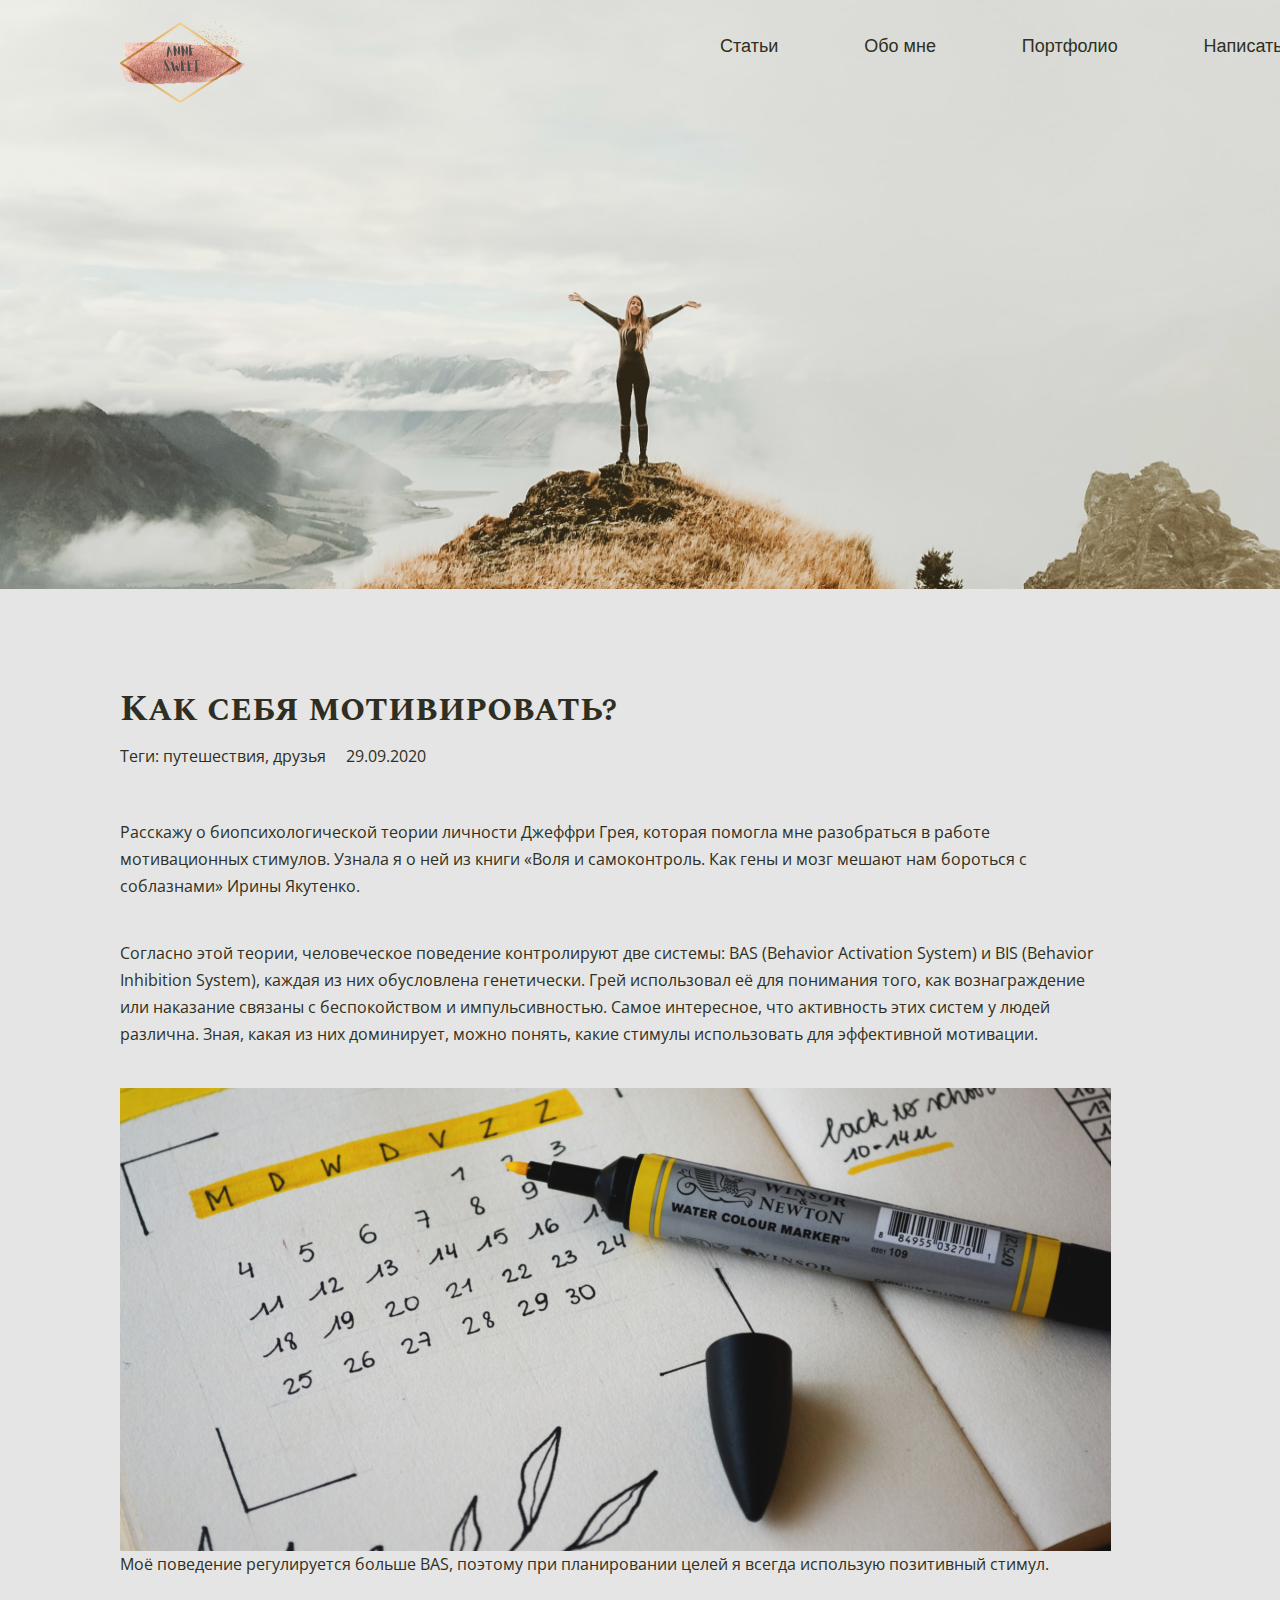
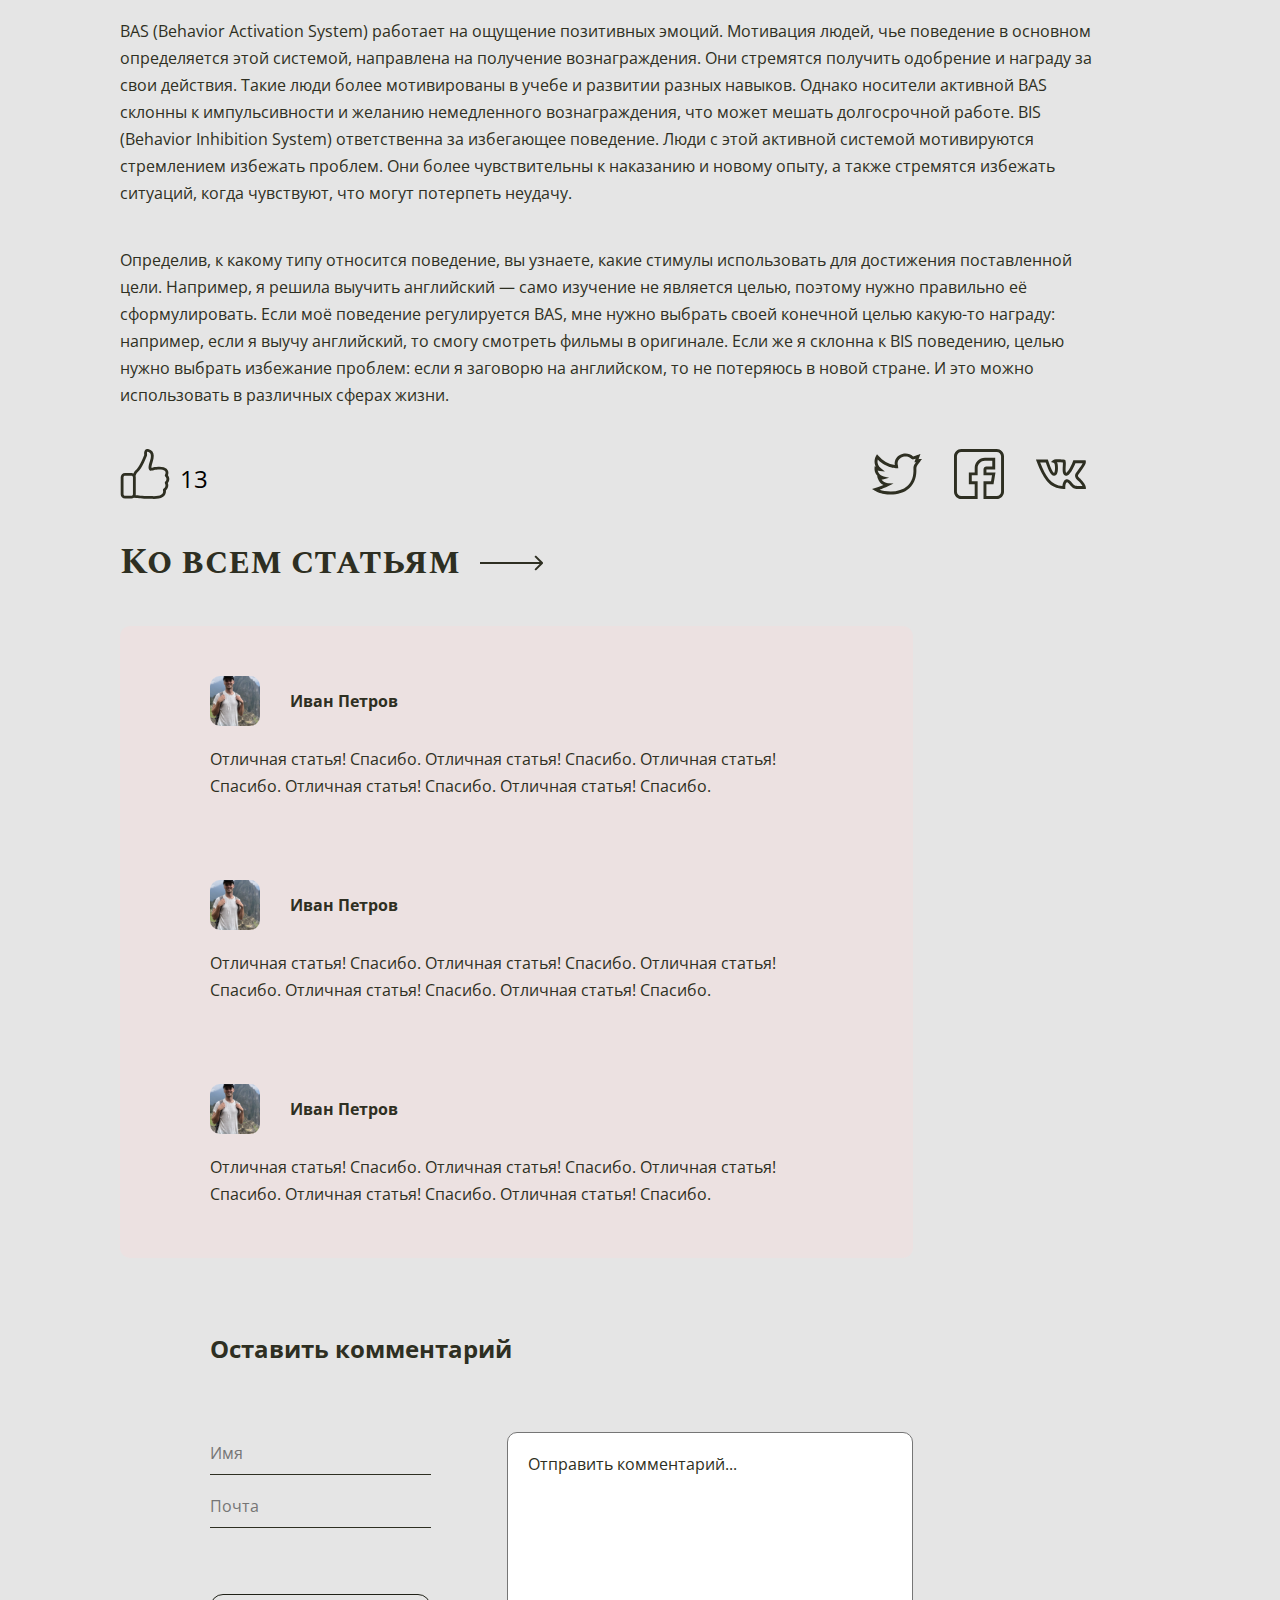
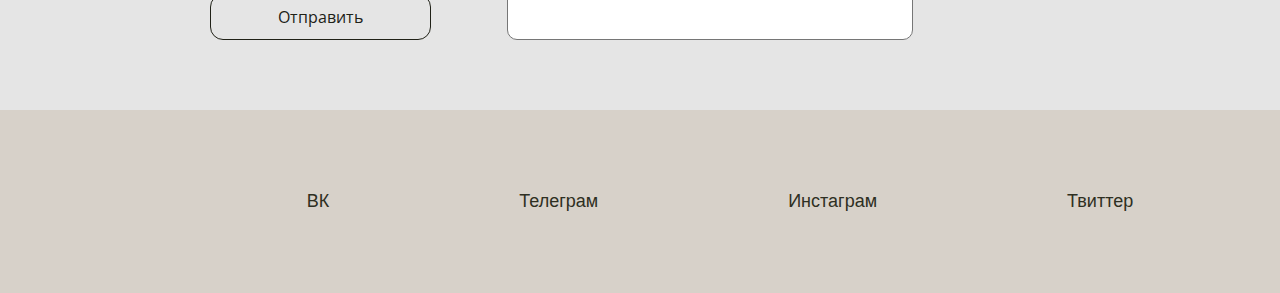
==== aticle.html @ 0313ad47 "update aticle file" ====
<!DOCTYPE html>
<html>

    <head>
        <meta charset="utf-8">
        <meta name="viewport" content="width=device-width, initial-scale=1">
        <title>Статьи</title>
        <link rel="stylesheet" href="style.css">
        <link href="https://fonts.googleapis.com/css2?family=Open+Sans:wght@300;400;700&display=swap" rel="stylesheet">
        <link href="https://fonts.googleapis.com/css2?family=Open+Sans:wght@300;400;700&family=Spectral+SC:wght@300;400;500;700&display=swap" rel="stylesheet">
    </head>

    <body class="promo-arcticle">
        <header class="main-header"> <!--шапка -->
            <div class="container"><!-- блок-центровщик-->
                <div class="main-header__wrapper"><!-- флекс конетнйер-->

                    <a class="main-header-logo"><!-- флекс элемент-->
                        <img class="logo" src="img/logo.svg" width="130" height="83" alt="logo">
                    </a>

                    <nav class="main-header-nav"><!--меню-->
                        <ul class="site-navigation">
                            <li class="site-navigation-item">
                                <a class="link-item" href="#">Статьи</a>
                            </li>
                            <li class="site-navigation-item">
                                <a class="link-item" href="#">Обо мне</a>
                            </li>
                            <li class="site-navigation-item">
                                <a class="link-item" href="#">Портфолио</a>
                            </li>
                            <li class="site-navigation-item">
                                <a class="link-item" href="#">Написать мне</a>
                            </li>
                        </ul>
                    </nav>
                </div>
            </div>
        </header>

        <main class="main-block">
            <section class="artcile-text">
                <div class="container"><!--блок-центровщик-->
                    <div class="artcile-text__article-title">Как себя мотивировать?</div>

                    <div class="artcile-text__article-teg teg">
                        <p class="teg__text">Теги: путешествия, друзья</p> 
                        <p class="teg__text">29.09.2020</p> 
                    </div>

                    <div class="article-text__description">
                        <p class="article-text__part">
                            Расскажу о биопсихологической теории личности Джеффри Грея, которая помогла мне разобраться в работе мотивационных стимулов. Узнала я о ней из книги «Воля и самоконтроль. Как гены и мозг мешают нам бороться
                            с соблазнами» Ирины Якутенко.
                        </p>
                        <p class="article-text__part">
                            Согласно этой теории, человеческое поведение контролируют две системы: BAS (Behavior Activation System) и BIS (Behavior Inhibition System), каждая из них обусловлена генетически. Грей использовал её для понимания того, как вознаграждение или наказание связаны с беспокойством и импульсивностью. Самое интересное, что активность этих систем у людей различна. Зная, какая из них доминирует, можно понять, какие стимулы использовать для эффективной мотивации.
                        </p>
                        <div class="article-image-wrapper">
                            <img class="article-image" src="img/article-image.png" width="997" height="463" alt="artcile-image">
                            <p class="article-image-description">Моё поведение регулируется больше BAS, поэтому при планировании целей я всегда использую позитивный стимул.</p>
                        </div>
                        <p class="article-text__part">
                            BAS (Behavior Activation System) работает на ощущение позитивных эмоций. Мотивация людей, чье поведение в основном определяется этой системой, направлена на получение вознаграждения. Они стремятся получить одобрение и награду
                            за свои действия. Такие люди более мотивированы в учебе и развитии разных навыков. Однако носители активной BAS склонны к импульсивности и желанию немедленного вознаграждения, что может мешать долгосрочной работе.
                            BIS (Behavior Inhibition System) ответственна за избегающее поведение. Люди с этой активной системой мотивируются стремлением избежать проблем. Они более чувствительны к наказанию и новому опыту, а также стремятся избежать ситуаций, когда чувствуют, что могут потерпеть неудачу.
                        </p>
                        <p class="article-text__part">
                            Определив, к какому типу относится поведение, вы узнаете, какие стимулы использовать для достижения поставленной цели. Например, я решила выучить английский — само изучение не является целью, поэтому нужно правильно
                            её сформулировать. Если моё поведение регулируется BAS, мне нужно выбрать своей конечной целью какую-то награду: например, если я выучу английский, то смогу смотреть фильмы в оригинале. Если же я склонна к BIS поведению, целью нужно выбрать избежание проблем: если я заговорю на английском, то не потеряюсь в новой стране. И это можно использовать в различных сферах жизни.
                        </p>
                    </div>

                    <div class="article-text__soceti"><!--флекс контенйер-->
                        <div class="counter-wrapper"><!-- флекс элемент-->
                            <button class="heart" type="button">
                                <span class="likes-number">13</span>
                            </button>
                        </div>
                        <div class="soceti"><!-- флекс элемент-->
                            <ul class="social-list">
                                <li class="social-list__item">
                                    <a class="social-list__link social-link--twitter" href=""></a> 
                                </li>
                                <li class="social-list__item">
                                    <a class="social-list__link social-link--fb" href=""></a> 
                                </li>
                                <li class="social-list__item">
                                    <a class="social-list__link social-link--vk" href=""></a> 
                                </li>
                            </ul>
                        </div>
                    </div>

                    <div class="artcile-text__article-title all-articles-container">Ко всем статьям
                        <a class="all-articles-button" href="index.html"></a>
                    </div>
                </div>
            </section>

            <section class="feedbacks">
                <div class="container"><!--блок-центровщик-->
                    <div class="feedbacks__wrapper">
                        <ul class="feedbacks__list">
                            <li class="feedbacks__item">
                                <p class="feedbacks__author">Иван Петров</p> 
                                <p class="feedbacks__text">Отличная статья! Спасибо. Отличная статья! Спасибо. Отличная статья! Спасибо. Отличная статья! Спасибо. Отличная статья! Спасибо.</p>
                            </li>
                            <li class="feedbacks__item">
                                <p class="feedbacks__author">Иван Петров</p> 
                                <p class="feedbacks__text">Отличная статья! Спасибо. Отличная статья! Спасибо. Отличная статья! Спасибо. Отличная статья! Спасибо. Отличная статья! Спасибо.</p>
                            </li>
                            <li class="feedbacks__item">
                                <p class="feedbacks__author">Иван Петров</p> 
                                <p class="feedbacks__text">Отличная статья! Спасибо. Отличная статья! Спасибо. Отличная статья! Спасибо. Отличная статья! Спасибо. Отличная статья! Спасибо.</p>
                            </li>
                        </ul>
                    </div>

                    <form action="https://echo.htmlacademy.ru/courses" method="post" class="feedback-form-article">
                        <p class="feedback-form-article__title">Оставить комментарий</p>
                        <div class="feedback-form-article__wrapper"><!--флекс контенер--> 
                            <div class="feedback-form__content-article"><!-- флекс элемент-->
                                <p class="feedback-form__input-article-wrapper">
                                    <label for="name"></label><!-- for у label жолен совпадать с id у input -->
                                    <input class="feedback-form__input-article" type="text" id="name" name="name" placeholder="Имя">
                                </p>
                                <p class="feedback-form__input-article-wrapper">
                                    <label for="email"></label>
                                    <input class="feedback-form__input-article" type="email" id="email" name="email" placeholder="Почта">
                                </p>
                                <button class="button submit-button-article" type="submit">Отправить</button>
                            </div>
                            <!-- флекс элемент-->        
                            <textarea class="feedback-form__textarea-atcicle" name="" id="" cols="30" rows="10" placeholder="Отправить комментарий..."></textarea>
                        </div>
                    </form>
                </div>
            </section>





        </main>

        <footer class="main-footer">
            <div class="container"><!--блок-центровщик -->
                <div clss="main-footer__wrapper">
                    <ul class="main-footer__nav"><!-- флекс контенйр-->
                        <li class="nav-item">
                            <a class="nav-item-link" href="">ВК</a>
                        </li> 
                        <li class="nav-item">
                            <a class="nav-item-link" href="">Телеграм</a>
                        </li> 
                        <li class="nav-item">
                            <a class="nav-item-link" href="">Инстаграм</a>
                        </li> 
                        <li class="nav-item">
                            <a class="nav-item-link" href="">Твиттер</a>
                        </li> 
                    </ul>
                </div>
            </div>
        </footer>
    </body>
</html>
---- style.css ----
body {
    margin: 0;
    padding: 0;
    /*min-width: 1520px;*/
    font-family: "OpenSans", "Arial", sans-serif;
    font-weight: 400;
    font-size: 18px;
    line-height: 27px;
    color: #2E2F22;
    background-color: #E5E5E5;
    background-image: url("./img/promo.png");
    background-repeat: no-repeat;
    background-position: top center;/*вверху по центру*/
    background-size: 100% 581px;
}


.promo-arcticle{
    background-image: url("./img/prom-article.png");
    background-repeat: no-repeat;
    background-position: top center;/*вверху по центру*/
    background-size: 100% 589px;
}


a{
    text-decoration: none;

}

a:visited{
    color: #2E2F22; 
}

ul {
    margin: 0;
    padding: 0;
    list-style: none;
}


h1, h2, h3, h4, h5, h6,
p {
    margin: 0;
    padding: 0;
}


.button {
    display: inline-block;
    padding: 20px;
    padding-left: 30px;
    padding-right: 30px;
    font-family: "Open Sans", "Arial", sans-serif;
    font-style: normal;
    font-weight: 400;
    font-size: 16px;
    line-height: 14px;
    color: rgba(32, 33, 23, 1);
    border: 1px solid rgba(32, 33, 23, 1);
    border-radius: 13px;
    background-color: transparent;
}


.section-title{

    text-align: center;
    font-family: "Spectral SC", "Arial", sans-serif; 
    font-style: normal;
    font-weight: 700;
    font-size: 36px;
    /*line-height: 33px;/*какое то санн езначние*/

}


.container{
    width: 1200px;/**/
    margin: 0 auto;
    padding-left: 120px;
    padding-right: 120px; 
}


.main-header__wrapper{
    display: flex;
    justify-content: space-between;

}


.main-header-logo{/*a*/
    padding-top: 20px;

}


.logo{
    width: 130px;
    height: 83px;
}


.site-navigation{
    width: 600px;
    display: flex;
    justify-content: space-between;
    padding-top: 33px;
}


.link-item{ /*a*/
    color: #2E2F22;
    font-size: 18px;

}


.all-arcticles{
    padding-top: 580px;
}


.all-arcticles__header{
    display: flex;
    justify-content: space-between;
    margin-bottom: 60px;
}


.list-articles{
    width: 1200px;
    display: flex;
    justify-content: flex-start;
    flex-wrap: wrap;
    margin-bottom: 62px;
}


.article-item{
    margin-right: 19px;
}


.article-item:last-child{
    margin-right: 0;
}


.article-item__image{
    display: block;
    width: 387px;
    height: 268px;
    object-fit: cover;
    margin-bottom: 27px;
}


.article-item__info{/*флекс контейгнер*/
    width: 387px; 
    display: flex;
    flex-direction: column;
}


.article-item__title{/*флекс элемент*/
    font-weight: 700;
    font-size: 18px;
    font-family: "Spectral SC", "Arial", sans-serif; 
    margin-bottom: 10px;
    text-transform: uppercase;
}


.article-item__description{/*флекс элемент*/
    font-weight: 400;
    font-size: 16px;
    font-family: "Open Sans", "Arial", sans-serif; 
    font-style: normal;
    line-height: 26px;
    margin-bottom: 30px;
    overflow: hidden; /*все что не умещается будет скрываться*/
    text-overflow: ellipsis;/*многточиться невмезаемый текст*/
    max-height: 52px;
}


.article-item__date-tag{/*флекс элемент, отрый сам флекс контенер*/
    display: flex;
    justify-content: space-between;
    margin-top: auto;/*элемен прижмется  книзу коненера*/
    font-family: "Open Sans", "Arial", sans-serif;
    color: rgba(46, 47, 34, 0.7);
    font-weight: 400;
    font-size: 16px;
    line-height: 26px;

}


.list-articles-big{/*ul флекс контейнер*/
    display: flex;
    justify-content: flex-start;

}


.articles-big-item{/*li флекс элемент*/
    margin-bottom: 104px;
    width: 590px;
    display: flex;
    flex-grow: 1;
    position: relative;
    margin-right: 20px;
    color: #ffffff;
}


.articles-big-item:last-child{
    margin-right:0;
}


.articles-big-image{/*img*/
    position: absolute;
    top: 0;
    left: 0;
    width: 100%;
    height: auto;
    object-fit: cover;
    z-index: -1; /*чтобы текст поверх картинки отобраджался*/
}


.articles-big-info{
    display: flex;
    flex-direction: column;
    align-items: flex-start;
    padding: 350px 30px 80px 80px;
}


.articles-big-title{
    font-size: 20px;
    font-weight: 700;
    font-family: "Spectral SC", "Arial", sans-serif; 
    margin-bottom: 10px;
}


.articles-big-description{
    font-size: 18px;
    font-weight: 400;
    font-family: "Open Sans", "Arial", sans-serif; 
    margin-bottom: 10px;
    line-height: 28px;
    margin-bottom: 40px;
}


.articles-big-date-tag{/*флекс элемент*/
    width: 430px; 
    display: flex;
    justify-content: space-between;
    margin-top: auto;/*фдекс эелмент прижмется  книзу контенйера*/
    font-weight: 400;
    font-family: "Open Sans", "Arial", sans-serif;
    font-size: 16px;
    line-height: 26px;
    color: rgba(255, 255, 255, 0.7);

}


.button-wrapper{
    text-align: center;
}


.aboutme{
    padding-top: 85px;

}


.aboutme .section-title{
    margin-bottom: 40px;
}


.aboutme__wrapper{
    display: flex;

}


.aboutme__wrapper-image{
    margin-right: 40px;
}


.aboutme__image{
    display: block;
    width: 590px;
    height: auto;
}


.aboutme__wrapper-text{
    width: 497px;
    padding-top: 30px;
}


.aboutme__textpart{
    margin-bottom: 40px;
    font-weight: 400;
    font-family: "Open Sans", "Arial", sans-serif;
    font-size: 16px;
    line-height: 26px;
}


.aboutme__curve-text{
    font-weight: 400;
    font-family: "Open Sans", "Arial", sans-serif;
    font-size: 30px;
    line-height: 40px;
    font-style:italic;
}


.portfolio{
    padding-top: 85px;
}


.portfolio .section-title{
    margin-bottom: 40px; 
}


.portfolio__list{/*ul-флекс контенер*/
    display: flex;
    justify-content: flex-start;
    flex-direction: row;
    flex-wrap: wrap;
}


.portfolio__item{/*li-флекс элемент, котрый сам флекс контенер*/
    display: flex;
    width: 387px;
    flex-grow: 1;

    position: relative;/*текст позиционируем относительно этого*/
    margin-right: 19px;
    min-height: 520px;/*для переполнения текстом, чоб текст не выпадал из контенера*/
    margin-bottom: 104px;
    filter: drop-shadow(2px 2px 4px rgba(0, 0, 0, 0.15));

    border-radius: 15px;
}


.portfolio__item:last-child{
    margin-right: 0;
}


.portfolio__item--center{
    color: rgba(255,255,255,1);
}

.portfolio__image{/*img*/
    position: absolute;
    top:0;
    left: 0;
    object-fit: cover;
    width: 100%;
    height: 100%;
    z-index: -1;
    border-radius: 20px;
}


.portfolio__content{/*флекс контейнер*/

    display: flex;
    flex-direction: column;
    align-items: center;
    padding: 200px 40px 100px 55px;
    text-align: center;

}


.portfolio__name{/*флекс элемент*/
    font-size: 20px;
    font-weight: 700;
    font-family: "Spectral SC", "Arial", sans-serif; 
    margin-bottom: 40px;

}


.portfolio__title{/*флекс элемент*/
    font-size: 18px;
    font-weight: 700;
    font-family: "Spectral SC", "Arial", sans-serif; 
    line-height: 28px;
    margin-bottom: 17px;

}


.portfolio__description{/*флекс элемент*/
    font-size: 16px;
    font-weight: 400;
    font-family: "Open Sans", "Arial", sans-serif; 
    line-height: 26px;

}


.show-more{
    text-transform: uppercase;
    margin-bottom: 87px;
}


.feedback-form-section .container{
    display: flex;
    justify-content: center;
    align-items: center;
}


.feedback-form{

    width: 837px;
    padding-left: 79px;
    padding-right: 79px;
    padding-top: 60px;
    padding-bottom: 50px;
    background-image: url("./img/form_background.png");
    background-repeat: no-repeat;
    background-position: top center;/*вверху по центру*/
    background-size: 996px 637px;
}



.feedback-form__content{
    display: flex;
    flex-direction: row;
    flex-wrap: wrap;
    align-items: flex-start;
    width: 837px;
}




.feedback-form__input-wrapper{/*p-флекс контенер*/
    display: flex;
    flex-direction: column;

}


.feedback-form__input-wrapper:nth-child(1){
    margin-right: 20px;
}


.width-half{
    width: 405px;
    margin-bottom: 20px;
}


.width-full{
    width: 835px;
    margin-bottom: 20px;
}


.feedback-form__input-wrapper label{ /*флекс элемент*/
    align-self: flex-start;
    margin-bottom: 12px;
    font-family: "Spectral SC", "Arial", sans-serif; 
    font-weight: 700;
    font-size: 18px;
    line-height: 28px;
}


.feedback-form__input{/*input*/
    width: 100%;
    border: 1px solid  rgba(32,33,23,1);
    border-radius: 10px;
    padding: 20px;
    box-sizing: border-box;/*чтобы паддниги входили в width*/
    color: rgba(32,33,23,1);
    font-weight: 400;
    font-size: 16px;
    font-family: "Open Sans", "Arial", sans-serif;
}


.feedback-form__input::placeholder,
.feedback-form__textarea::placeholder{/*стили для пелйсхрлднра*/
    color: rgba(32,33,23,1);
    font-weight: 400;
    font-size: 16px;
    font-family: "Open Sans", "Arial", sans-serif; 
}


.feedback-form__textarea{
    resize: none;/*чтоб юзер не менял рамзеры*/
    width: 100%;
    height: 293px;
    box-sizing: border-box;
    padding: 20px;
    border-radius: 10px;
    min-height: 293px;/*для пеерполнения текстом, чоб текст не выпадал из контенейра*/
    color: rgba(32,33,23,1);
    font-weight: 400;
    font-size: 16px;
    font-family: "Open Sans", "Arial", sans-serif;

}



.main-footer{
    background-color: #D7D1C9;
    padding-top: 78px;
    padding-bottom: 78px;

}


.main-footer__nav{
    width: 1200px;
    display: flex;
    flex-direction: row;
    justify-content: center;
    align-items: center;
    flex-wrap: wrap;
}


.nav-item{
    margin-right: 190px;
}


.nav-item:last-child{
    margin-right: 0;
}


/*стили к article.html*/

.artcile-text{
    padding-top: 585px;
}


.artcile-text__article-title{
    margin-bottom: 20px;
    font-size: 36px;
    font-weight: 700;
    font-family: "Spectral SC", "Arial", sans-serif; 
}


.artcile-text__article-teg{
    display: flex;
    justify-content: flex-start;
    margin-bottom: 50px;
}


.teg__text:first-child{
    margin-right: 20px;
}


.teg__text{
    font-size: 16px;
    line-height: 26px;
    font-weight: 400;
    font-family: "Open Sans", "Arial", sans-serif;   
}


.article-text__description{
    width: 991px;
    font-weight: 400;
    font-size: 16px;
    font-family: "Open Sans", "Arial", sans-serif; 
}


.article-text__part{
    margin-bottom: 40px;
}


.article-image-wrapper{
    display: flex;
    flex-direction: column;
    justify-content: flex-start;
    margin-bottom: 40px; 
}


.article-image{
    width: 100%;
    height: 463px;
    object-fit: cover;
}



.article-text__soceti{
    width: 998px;
    display: flex; 
    justify-content: space-between;
    margin-bottom: 40px;
}


.heart{/*button кнпока лайка*/
    border: none;/*рамка для кнпоки убираем*/
    background-color: transparent;
    cursor: pointer;
    background-image: url("./img/like.svg");
    width: 60px;
    height: 60px;
    background-size: 50px 50px;
    /*background-position: center;*/
    background-repeat: no-repeat;

}


.heart:active{
    border: none;
    outline: none;
}


.likes-number{/*span*/
    margin-left: 54px;
    font-weight: 400;
    font-size: 24px;
    line-height: 26px;
    font-family: "Open Sans", "Arial", sans-serif;  
}


.social-list{
    display: flex;
    flex-wrap: wrap;
    max-width: 315px;
    align-items: center;
}


.social-list__item{/*флекс эелмент котрый сам флекс контенер*/
    display: flex;
    margin-right: 32px;
    width: 50px;
    height: 50px; 
}


.social-list__link{
    width: 100%;
    background-size: contain;
    background-position: center;
    background-repeat: no-repeat;
}


.social-link--twitter{
    background-image: url("./img/twitter.svg");
}


.social-link--fb{
    background-image: url("./img/facebook.svg");
}


.social-link--vk{
    background-image: url("./img/vk.svg");
}


.all-articles-container{
    display: flex;
    justify-content: flex-start;
    margin-bottom: 50px;
}


.all-articles-button{/*флекс контенер*/
    display: flex;
    justify-content: flex-start;
    align-items: center;
    margin-left: 20px;
    /*border: none;/*рамка для кнпоки убираем
    background-color: transparent;
    cursor: pointer;*/ 
}


.all-articles-button::after{/*псевдоэлемент во флекс контенере является флекс эдлементеом*/
    content: "";
    width: 64px;
    height: 16px;
    background-image: url("./img/Arrow.svg");
    background-position: center left;
    background-repeat: no-repeat;
}


.feedbacks{
   padding-bottom: 70px; 
}


.feedbacks__wrapper{
    background-color: #ECE1E1;
    width: 613px;/*ширина  только контента*/
    padding: 50px 90px;
    border-radius: 10px;
    
}


.feedbacks__list{/*ul*/
    display: flex;
    flex-direction: column;
    justify-content: flex-start;
}


.feedbacks__item{/*li*/
    display: flex;
    flex-direction: column;
    justify-content: flex-start;
    margin-bottom: 80px;
    font-weight: 700;
    font-size: 16px;
    font-family: "Open Sans", "Arial", sans-serif; 
}


.feedbacks__item:last-child{
    margin-bottom: 0;
}


.feedbacks__author{
    display: flex;/*чтоы позиционаорать фотку*/
    align-items: center;
    margin-bottom: 20px;  
    
}


.feedbacks__author::before{/*псевдоэлемнет во флекс конетнейре ялвяется флекс элементом*/
    content: "";
    width: 50px;
    height: 50px;
    background-image: url("./img/photo1.svg");
    background-position: top left;/*левый верхний угол*/
    background-repeat: no-repeat;
    padding-right:  30px;
}


.feedbacks__text{/*флекс элемнет*/
    margin-top: auto;/*флекс эелмнет придмется  книзу контейнера*/
    font-weight: 400;
}


.feedback-form-article{/*form*/
    display: flex;
    flex-direction: column;
    
    padding-top: 77px;
    padding-left: 90px; 
    width: 703px;
   
}


.feedback-form-article__title{
    margin-bottom: 70px;
    font-weight: 700;
    font-size: 24px;
    font-family: "Open Sans", "Arial", sans-serif; 
}


.feedback-form-article__wrapper{
    display: flex;
    justify-content: space-between;
    
}


.feedback-form__content-article{
    display: flex;
    flex-direction: column;
    align-items: flex-start;
    width: 221px;
}


.feedback-form__input-article-wrapper{/*p*/
    display: flex;
    flex-direction: column;
    width: 100%;
    margin-bottom: 10px;
    
    
}


.feedback-form__input-article-wrapper label{
    align-self: flex-start;
    font-weight: 400;
    font-size: 16px;
    color: rgba(46, 47, 34, 1);
    font-family: "Open Sans", "Arial", sans-serif; 
}


.feedback-form__input-article{/*input*/
    width: 100%;
    border: none;
    background-color: transparent;
    border-bottom: 1px solid #2E2F22;
    padding: 10px;
    padding-left: 0;
    box-sizing: border-box;
    border-radius: 0;
    font-weight: 400;
    font-size: 16px;
    color: rgba(46, 47, 34, 1);
    font-family: "Open Sans", "Arial", sans-serif; 
}


.feedback-form__input::placeholder{/*стили дял плейсхрлдра*/
    font-family: "Open Sans", "Arial", sans-serif; 
    font-weight: 400;
    font-size: 16px;
    color: rgba(46,47,34,1);
}


.submit-button-article{/*button флекс элемент*/
    margin-top: 50px;
    width: 100%;
    padding: 15px 20px;
    margin-top: auto;/*элементпридмется  книзу контейнера*/
}


.feedback-form__textarea-atcicle{/*textarea*/
    width: 406px;
    height: 208px;
    padding: 20px;
    
    box-sizing: border-box;/*паддинги включаются в width*/
    border-radius: 10px;
    resize: none;/*чтобы не ляьзя юыло курами изменить размры*/
}


.feedback-form__textarea-atcicle::placeholder{/*для плесхолдера*/
    font-size: 16px;
    font-weight: 400px;
    font-family: "Open Sans", "Arial", sans-serif;
    color: rgba(46,47,34,1);
    
}
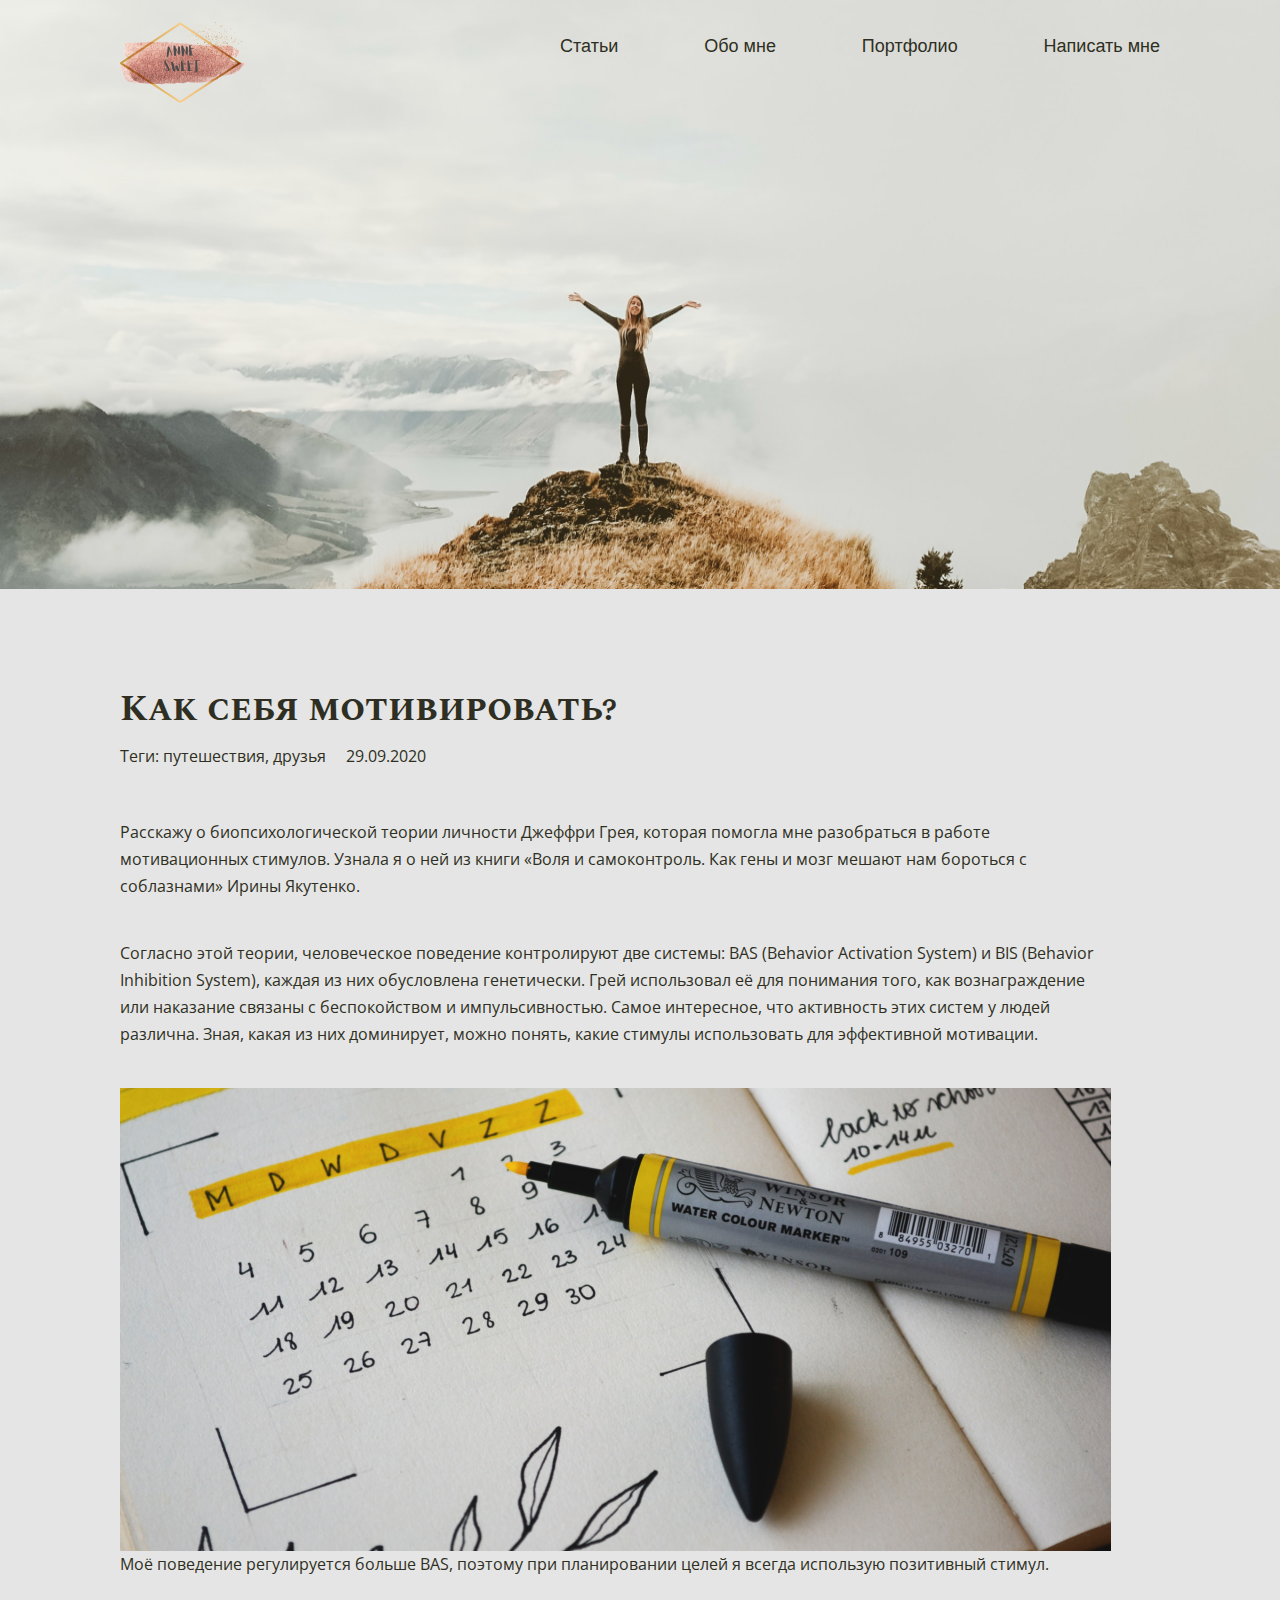
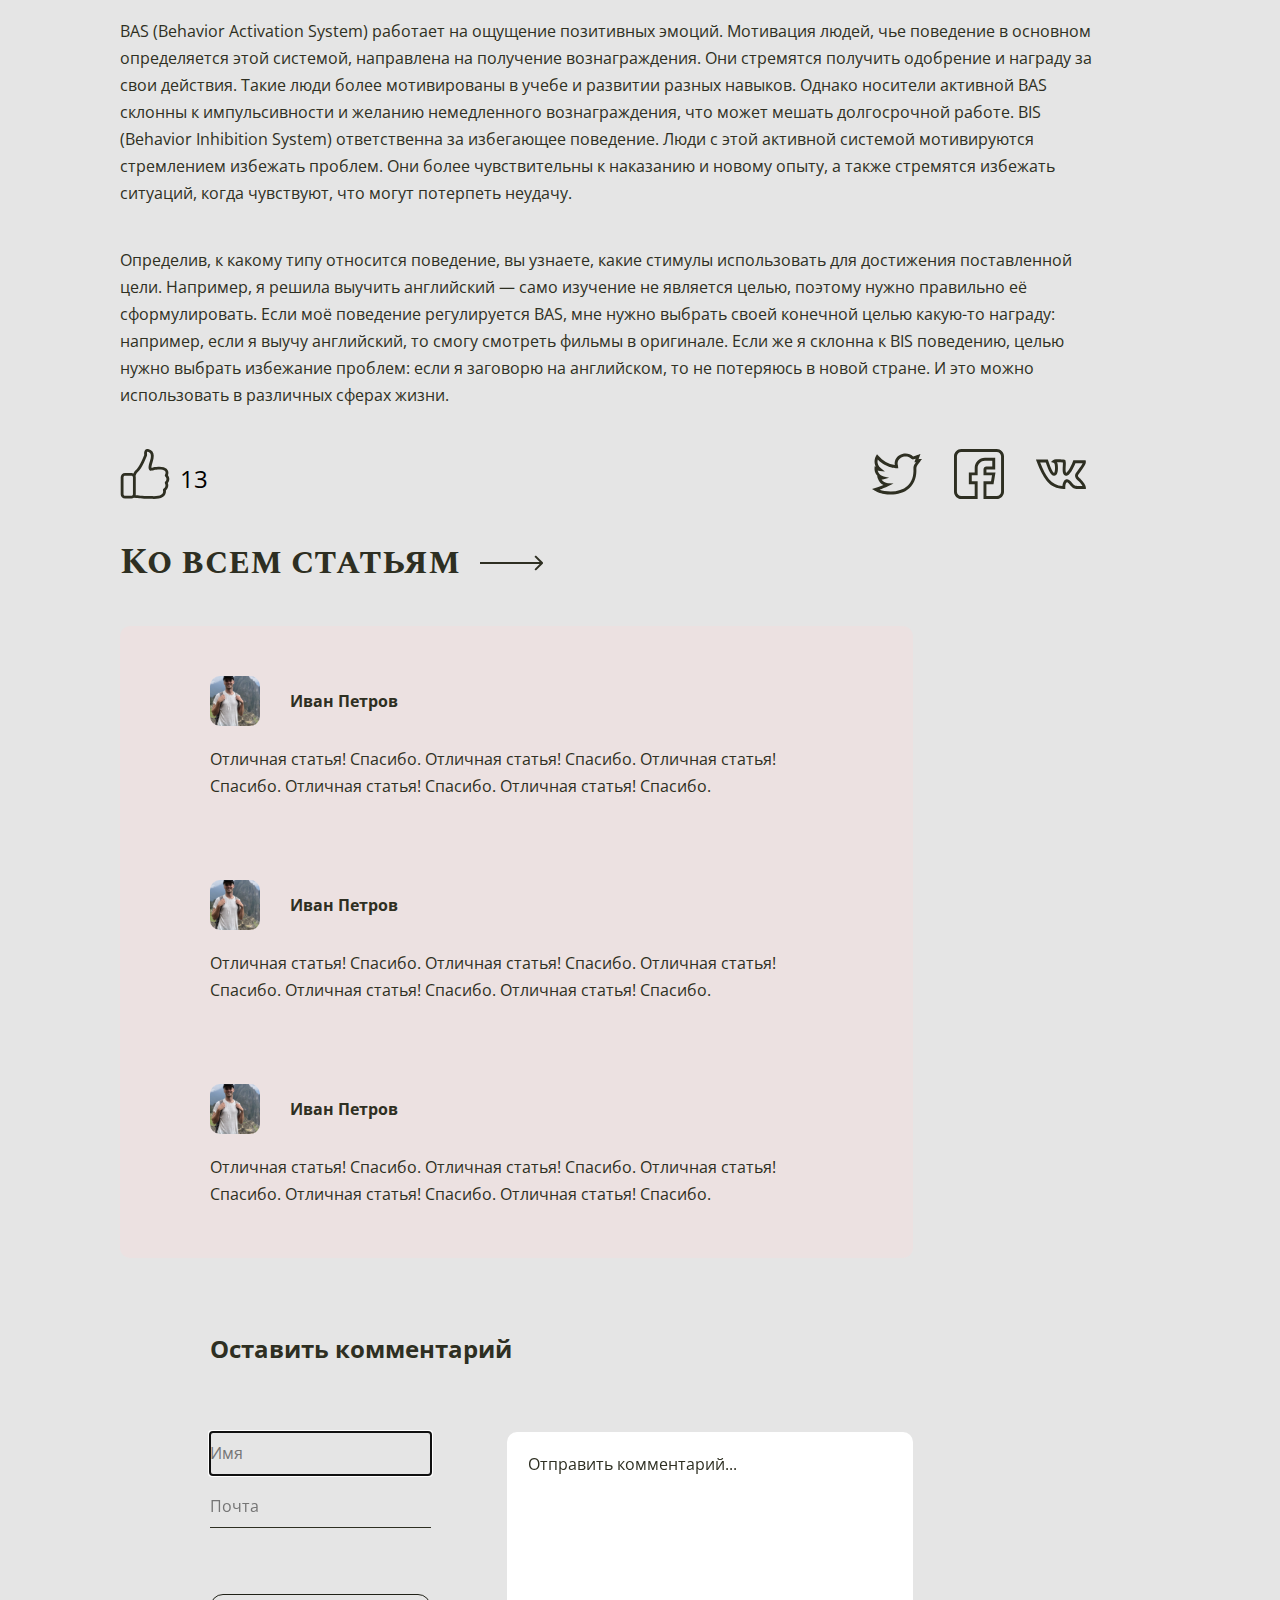
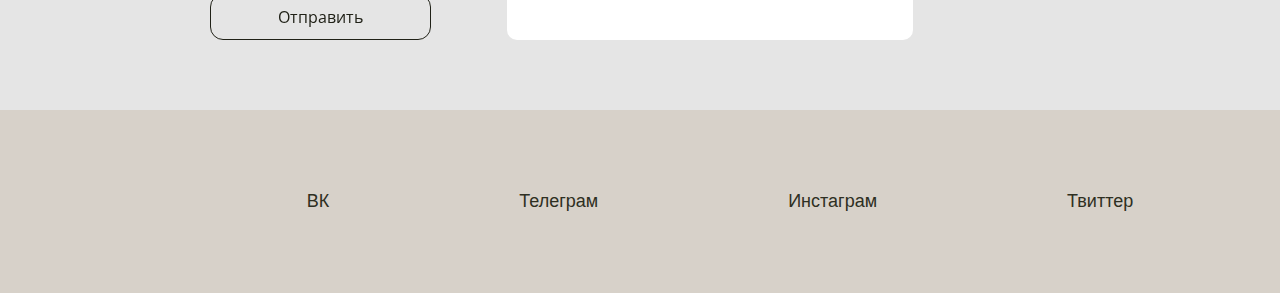
==== commit ff9fd405: "add min /maxlength for input" ====
--- a/aticle.html
+++ b/aticle.html
@@ -13,9 +13,9 @@
     <body class="promo-arcticle">
         <header class="main-header"> <!--шапка -->
             <div class="container"><!-- блок-центровщик-->
-                <div class="main-header__wrapper"><!-- флекс конетнйер-->
+                <div class="main-header__wrapper"><!--флекс конетнйер-->
 
-                    <a class="main-header-logo"><!-- флекс элемент-->
+                    <a class="main-header-logo" href="index.html"><!-- флекс элемент-->
                         <img class="logo" src="img/logo.svg" width="130" height="83" alt="logo">
                     </a>
 
@@ -73,7 +73,7 @@
                     </div>
 
                     <div class="article-text__soceti"><!--флекс контенйер-->
-                        <div class="counter-wrapper"><!-- флекс элемент-->
+                        <div class="counter-wrapper"><!-- флексэлемент-->
                             <button class="heart" type="button">
                                 <span class="likes-number">13</span>
                             </button>
@@ -118,17 +118,17 @@
                         </ul>
                     </div>
 
-                    <form action="https://echo.htmlacademy.ru/courses" method="post" class="feedback-form-article">
+                    <form action = "http://127.0.0.1:65195/aticle.html" method="post" class="feedback-form-article">
                         <p class="feedback-form-article__title">Оставить комментарий</p>
                         <div class="feedback-form-article__wrapper"><!--флекс контенер--> 
                             <div class="feedback-form__content-article"><!-- флекс элемент-->
                                 <p class="feedback-form__input-article-wrapper">
-                                    <label for="name"></label><!-- for у label жолен совпадать с id у input -->
-                                    <input class="feedback-form__input-article" type="text" id="name" name="name" placeholder="Имя">
+                                    <label for="name"></label><!-- for у label жолен совпадать с id у input-->
+                                    <input class="feedback-form__input-article" type="text" id="name" name="name" placeholder="Имя" minlength="10" maxlength="200" required autofocus>
                                 </p>
                                 <p class="feedback-form__input-article-wrapper">
                                     <label for="email"></label>
-                                    <input class="feedback-form__input-article" type="email" id="email" name="email" placeholder="Почта">
+                                    <input class="feedback-form__input-article" type="email" id="email" name="email" placeholder="Почта" minlength="10" maxlength="200" required autofocus>
                                 </p>
                                 <button class="button submit-button-article" type="submit">Отправить</button>
                             </div>
@@ -138,11 +138,6 @@
                     </form>
                 </div>
             </section>
-
-
-
-
-
         </main>
 
         <footer class="main-footer">
@@ -165,5 +160,7 @@
                 </div>
             </div>
         </footer>
+        <script src="like.js"></script>
+        <script src="comment.js"></script>
     </body>
 </html>--- a/style.css
+++ b/style.css
@@ -76,7 +76,7 @@
 
 
 .container{
-    width: 1200px;/**/
+    max-width: 1200px;/*изм акета вязла*/
     margin: 0 auto;
     padding-left: 120px;
     padding-right: 120px; 
@@ -430,15 +430,37 @@
 }
 
 
+.show-more:hover{
+    border: 2px solid #1576e5;
+}
+
+
+.show-more:active{
+    border: 2px solid #4e8acf;
+    outline: none;
+}
+
+
+.show-more:disabled{/*задизейбленная кнопка*/
+    background-color: red;
+    
+}
+
+
 .feedback-form-section .container{
     display: flex;
+    flex-direction: column;
     justify-content: center;
     align-items: center;
 }
 
 
+.feedback-form-section .section-title{
+    margin-bottom: 60px;
+}
+
+
 .feedback-form{
-
     width: 837px;
     padding-left: 79px;
     padding-right: 79px;
@@ -510,6 +532,18 @@
 }
 
 
+.feedback-form__input:hover{
+    border: 2px solid #1576e5;
+}
+
+
+.feedback-form__input:active{
+    border: 2px solid #4e8acf;
+    outline: none;
+}
+
+
+
 .feedback-form__input::placeholder,
 .feedback-form__textarea::placeholder{/*стили для пелйсхрлднра*/
     color: rgba(32,33,23,1);
@@ -535,6 +569,15 @@
 }
 
 
+.feedback-form__textarea:hover{
+    border: 2px solid #1576e5;
+}
+
+
+.feedback-form__textarea:active{
+    border: 2px solid #4e8acf;
+    outline: none;
+}
 
 .main-footer{
     background-color: #D7D1C9;
@@ -733,7 +776,7 @@
 
 
 .feedbacks{
-   padding-bottom: 70px; 
+    padding-bottom: 70px; 
 }
 
 
@@ -742,7 +785,7 @@
     width: 613px;/*ширина  только контента*/
     padding: 50px 90px;
     border-radius: 10px;
-    
+
 }
 
 
@@ -773,7 +816,7 @@
     display: flex;/*чтоы позиционаорать фотку*/
     align-items: center;
     margin-bottom: 20px;  
-    
+
 }
 
 
@@ -797,11 +840,11 @@
 .feedback-form-article{/*form*/
     display: flex;
     flex-direction: column;
-    
+
     padding-top: 77px;
     padding-left: 90px; 
     width: 703px;
-   
+
 }
 
 
@@ -816,7 +859,7 @@
 .feedback-form-article__wrapper{
     display: flex;
     justify-content: space-between;
-    
+
 }
 
 
@@ -833,8 +876,8 @@
     flex-direction: column;
     width: 100%;
     margin-bottom: 10px;
-    
-    
+
+
 }
 
 
@@ -863,6 +906,18 @@
 }
 
 
+.feedback-form__input-article:hover{/*наволим на поле*/
+    border-bottom: 2px solid #0d4482;
+}
+
+
+.feedback-form__input-article:active{/*фокус  в поле ставим*/
+    border-bottom: 2px solid #1576e5;
+    outline: none;
+}
+
+
+
 .feedback-form__input::placeholder{/*стили дял плейсхрлдра*/
     font-family: "Open Sans", "Arial", sans-serif; 
     font-weight: 400;
@@ -879,14 +934,45 @@
 }
 
 
+.submit-button-article:hover{/*наведение на кнпоку*/
+    border: 2px solid #5f7fa3;
+    color: #5f7fa3;
+}
+
+
+.submit-button-article:active{/*нажатие на кнпоку*/
+    border: 2px solid #87bdfa;
+    color: #87bdfa;
+    outline: none; /* чтобы пр надатии на кнпоку, свои сили не вылезали*/
+}
+
+
+.submit-button-article:disabled{/*для задизейбленнок кнпоки*/
+    background-color: red;
+    
+}
+
+
 .feedback-form__textarea-atcicle{/*textarea*/
     width: 406px;
     height: 208px;
     padding: 20px;
-    
+
     box-sizing: border-box;/*паддинги включаются в width*/
     border-radius: 10px;
     resize: none;/*чтобы не ляьзя юыло курами изменить размры*/
+    border-color: transparent;
+}
+
+
+.feedback-form__textarea-atcicle:hover{/*наведенеи на текстарию*/
+    border: 2px solid #5f7fa3;
+}
+
+
+.feedback-form__textarea-atcicle:active{/*нажатеи  на текстарию*/
+    border: 2px solid #87bdfa;
+    outline: none; /* чтобы пр надатии на кнпоку, свои сили не вылезали*/
 }
 
 
@@ -895,6 +981,41 @@
     font-weight: 400px;
     font-family: "Open Sans", "Arial", sans-serif;
     color: rgba(46,47,34,1);
+
+}
+
+
+.added{/*чтобы кнопка лайк окрасилась*/
+    background-image: url("./img/likeadd.svg");
+}
+
+
+.warning{ /*класс дял выделения если в текстариювводят больше 20 символов*/
+    border: 2px solid red;
     
 }
 
+
+.filter{
+    position: relative;
+    padding: 7px 12px 7px 12px;
+    box-sizing: border-box;
+    background-color: #D7D1C9;
+    border-radius: 10px;
+    border: none;
+    
+}
+
+
+.filter::before{
+    content: "";
+    position: absolute;
+    top: 0;
+    right: 10px;
+    
+    width: 16px;
+    height: 14px;
+    background-image: url("./img/Polygon.svg");
+    background-size: 16px 14px;
+    background-position: center right;
+}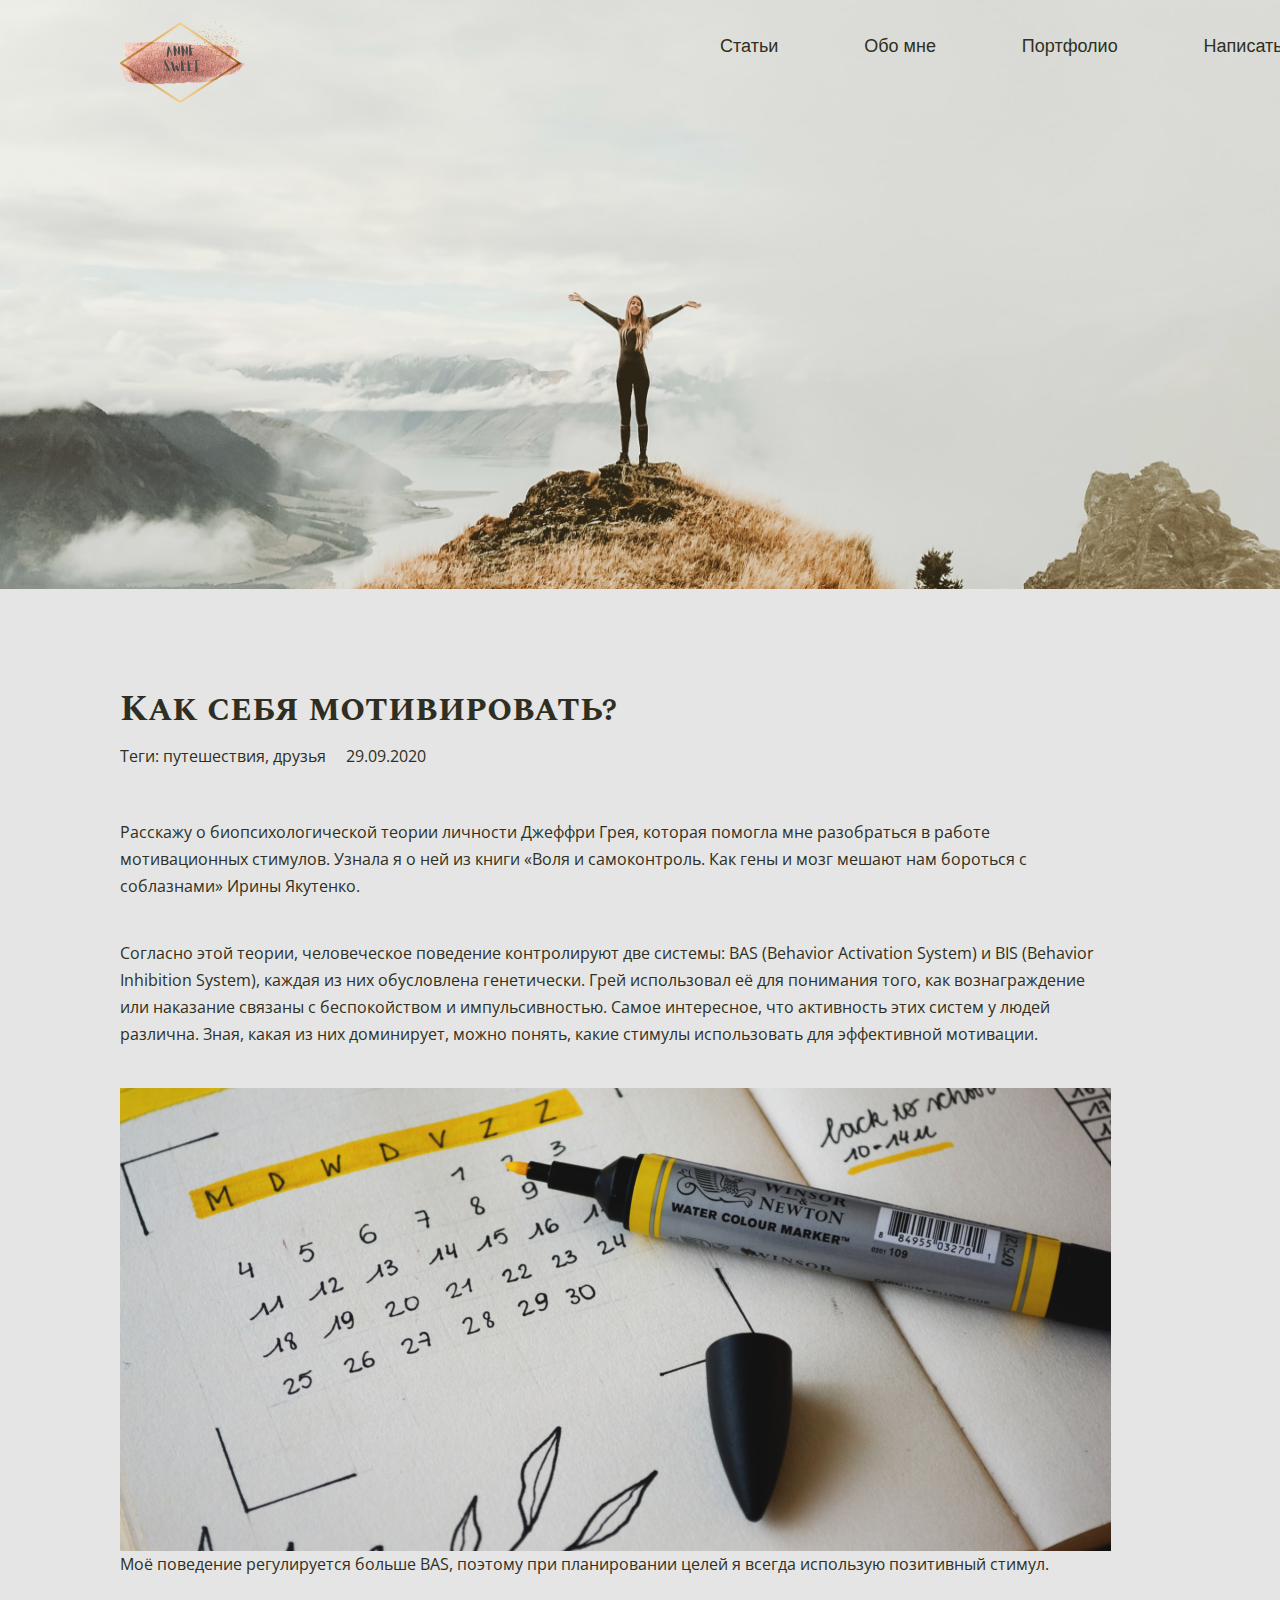
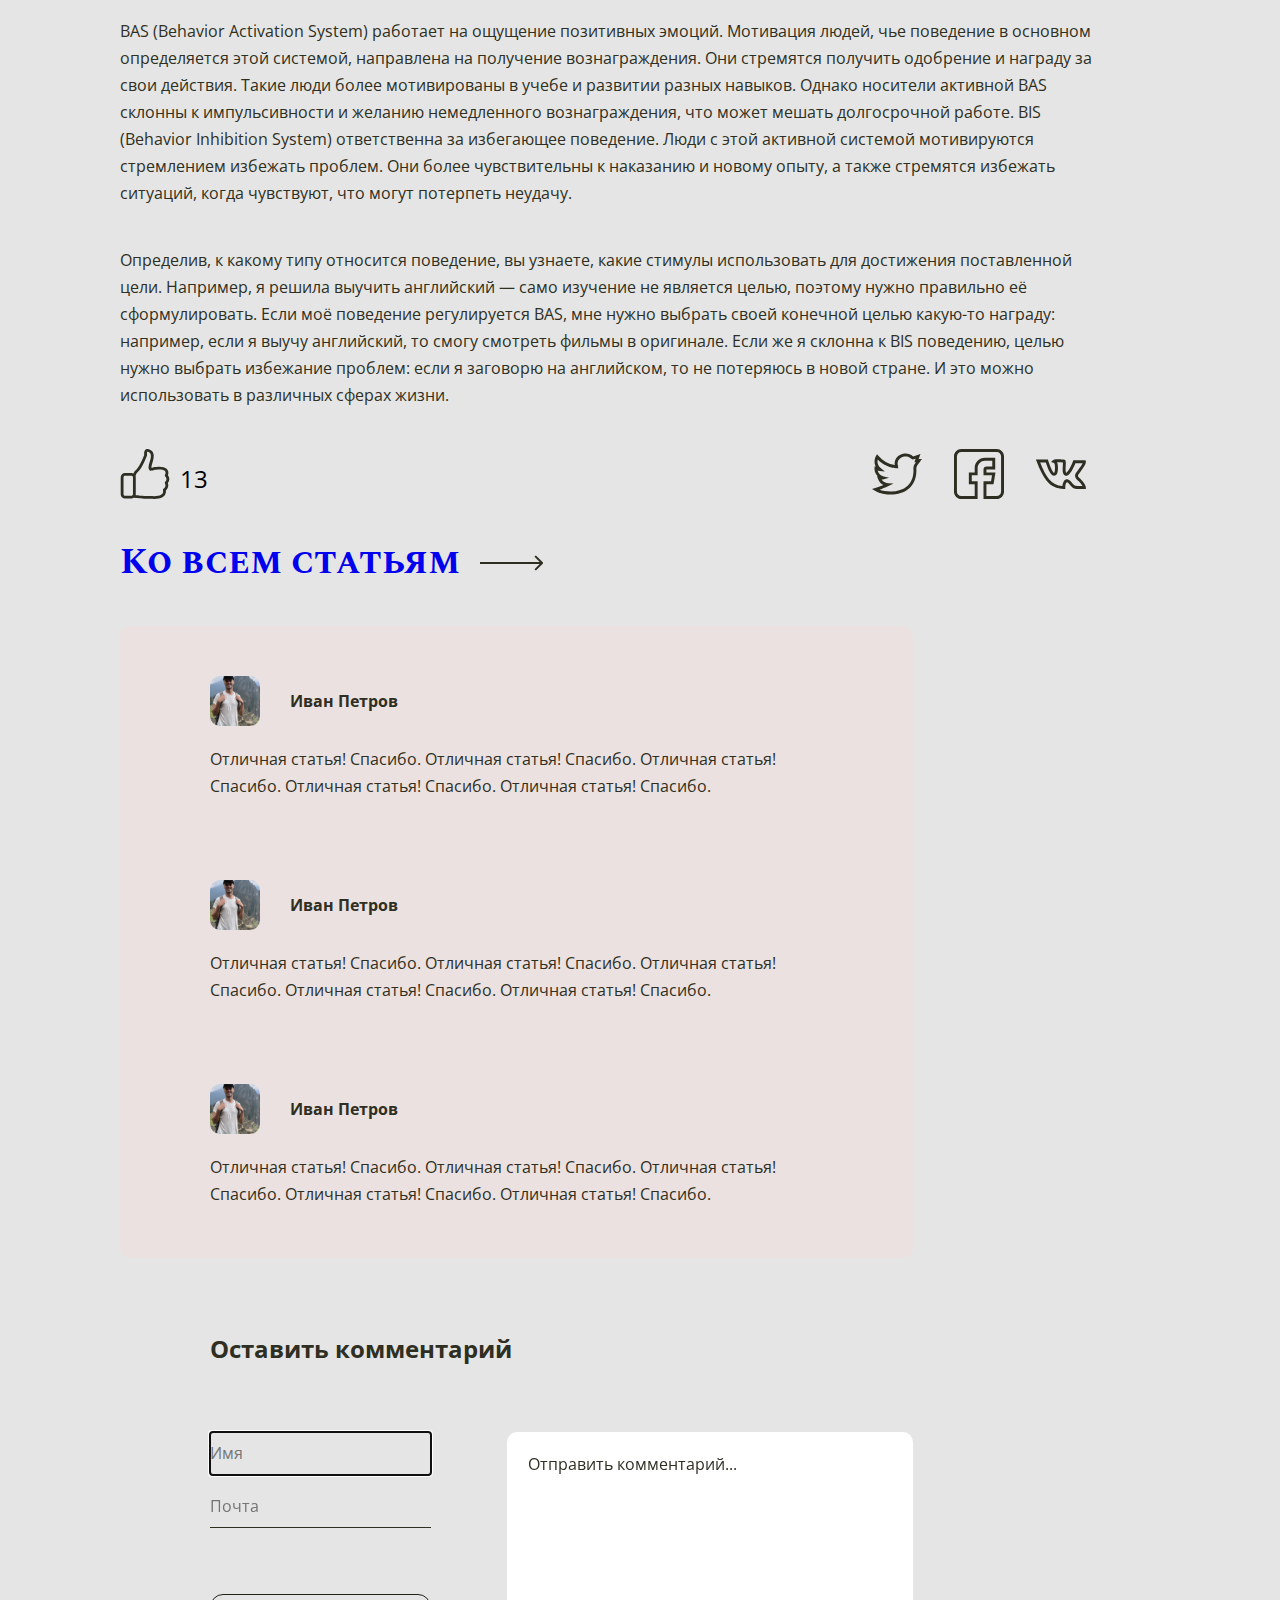
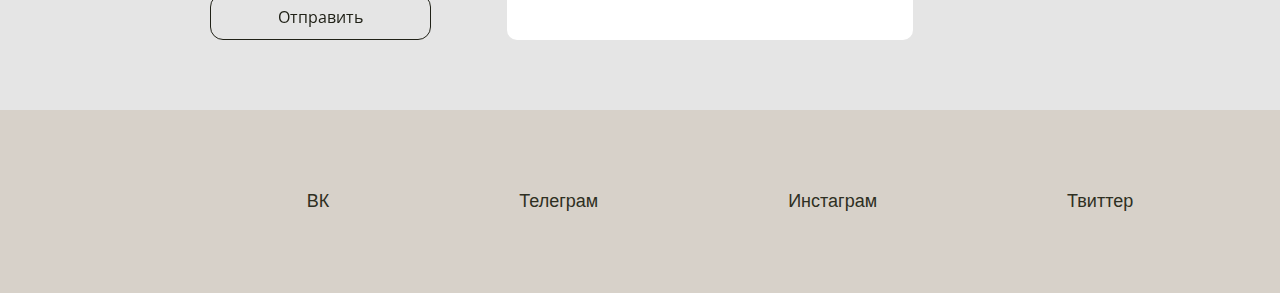
==== commit 93020e89: "add filter" ====
--- a/aticle.html
+++ b/aticle.html
@@ -22,7 +22,7 @@
                     <nav class="main-header-nav"><!--меню-->
                         <ul class="site-navigation">
                             <li class="site-navigation-item">
-                                <a class="link-item" href="#">Статьи</a>
+                                <a class="link-item" href="#article">Статьи</a>
                             </li>
                             <li class="site-navigation-item">
                                 <a class="link-item" href="#">Обо мне</a>
@@ -93,8 +93,8 @@
                         </div>
                     </div>
 
-                    <div class="artcile-text__article-title all-articles-container">Ко всем статьям
-                        <a class="all-articles-button" href="index.html"></a>
+                    <div class="artcile-text__article-title all-articles-container">
+                        <a class="all-articles-button" href="index.html">Ко всем статьям</a>
                     </div>
                 </div>
             </section>
@@ -160,7 +160,7 @@
                 </div>
             </div>
         </footer>
-        <script src="like.js"></script>
-        <script src="comment.js"></script>
+        <script src="js/like.js"></script>
+        <script src="js/comment.js"></script>
     </body>
 </html>--- a/style.css
+++ b/style.css
@@ -12,6 +12,7 @@
     background-repeat: no-repeat;
     background-position: top center;/*вверху по центру*/
     background-size: 100% 581px;
+    /*max-width: 1200px;*/
 }
 
 
@@ -76,7 +77,7 @@
 
 
 .container{
-    max-width: 1200px;/*изм акета вязла*/
+    width: 1200px;/*изм акета вязла*/
     margin: 0 auto;
     padding-left: 120px;
     padding-right: 120px; 
@@ -140,10 +141,11 @@
 
 .article-item{
     margin-right: 19px;
-}
-
-
-.article-item:last-child{
+    margin-bottom: 40px;
+}
+
+
+.article-item:nth-child(3n){
     margin-right: 0;
 }
 
@@ -207,7 +209,7 @@
 
 
 .articles-big-item{/*li флекс элемент*/
-    margin-bottom: 104px;
+    
     width: 590px;
     display: flex;
     flex-grow: 1;
@@ -217,7 +219,7 @@
 }
 
 
-.articles-big-item:last-child{
+.articles-big-item:nth-child(2n){
     margin-right:0;
 }
 
@@ -758,7 +760,7 @@
     display: flex;
     justify-content: flex-start;
     align-items: center;
-    margin-left: 20px;
+    
     /*border: none;/*рамка для кнпоки убираем
     background-color: transparent;
     cursor: pointer;*/ 
@@ -772,6 +774,7 @@
     background-image: url("./img/Arrow.svg");
     background-position: center left;
     background-repeat: no-repeat;
+    margin-left: 20px;
 }
 
 
@@ -1018,4 +1021,12 @@
     background-image: url("./img/Polygon.svg");
     background-size: 16px 14px;
     background-position: center right;
+}
+
+.highlight{
+    border-color: #ff9900;
+}
+
+.hidden{
+    display: none;
 }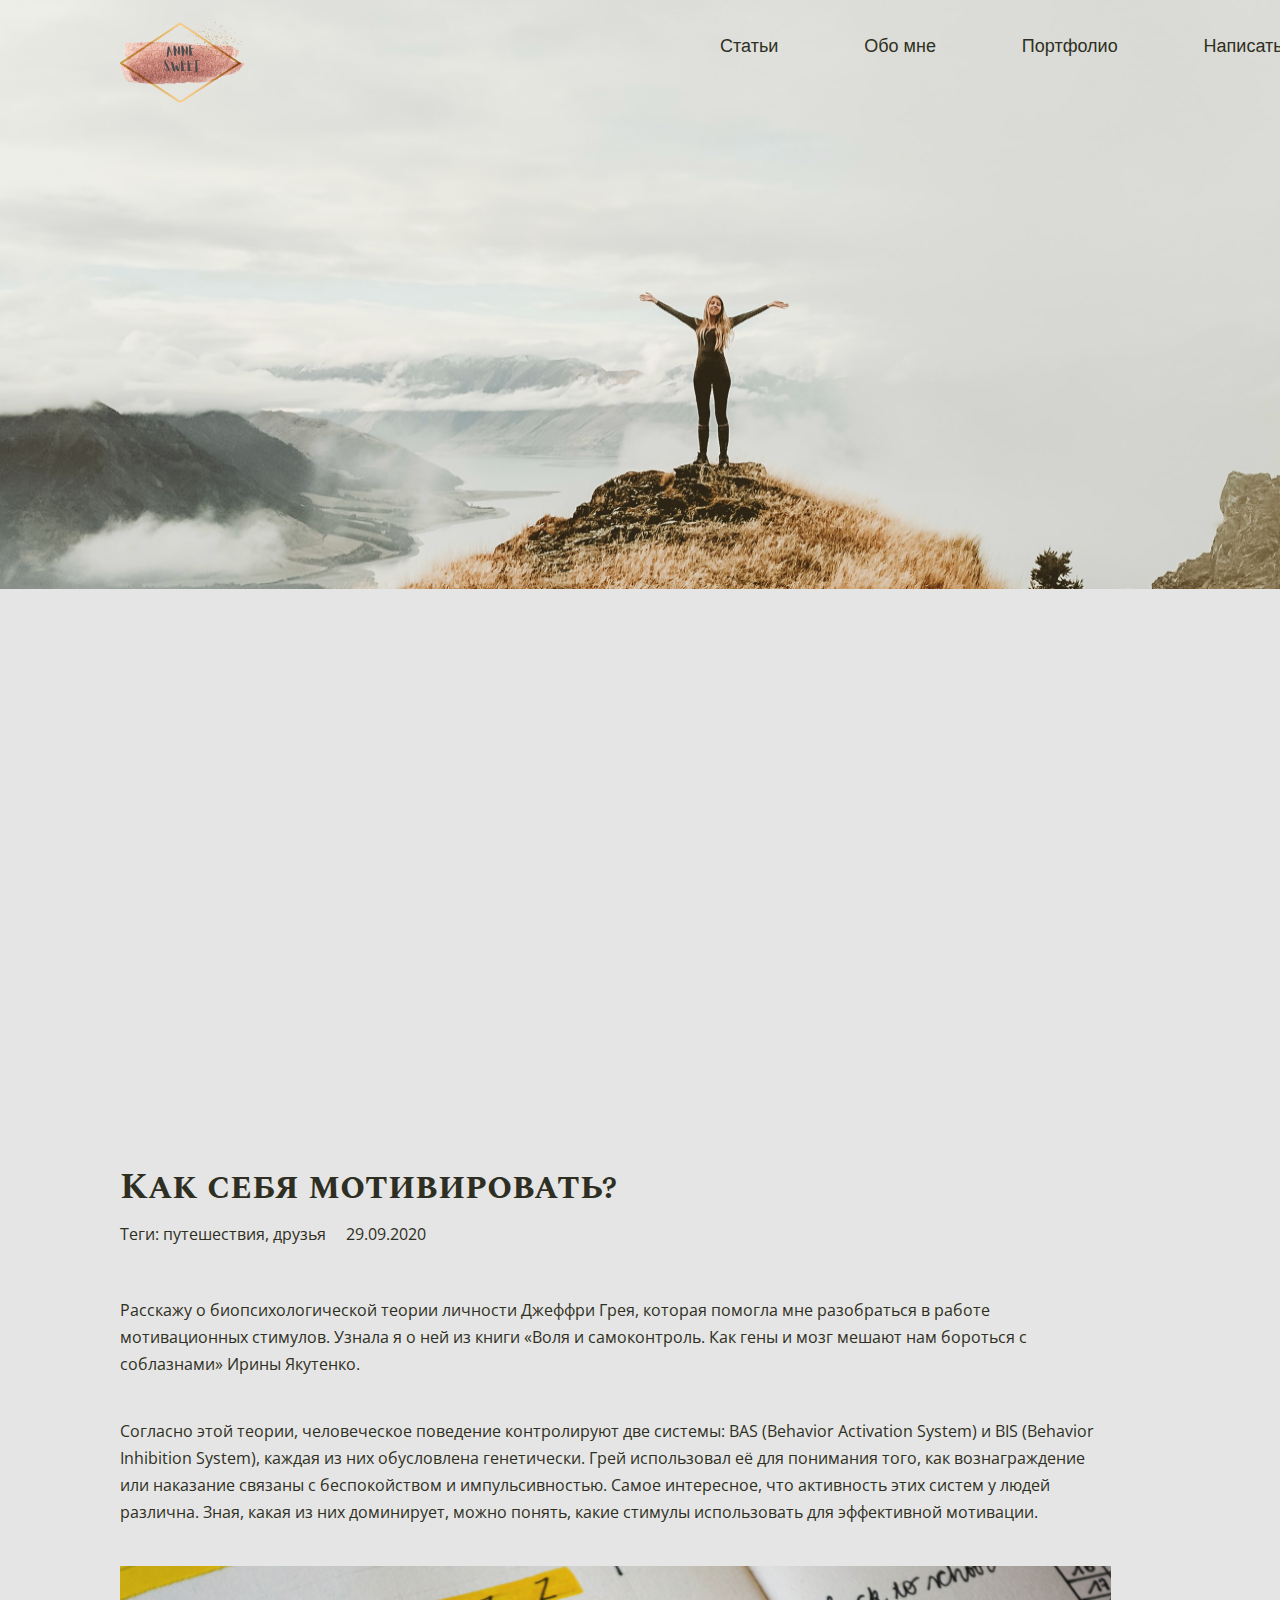
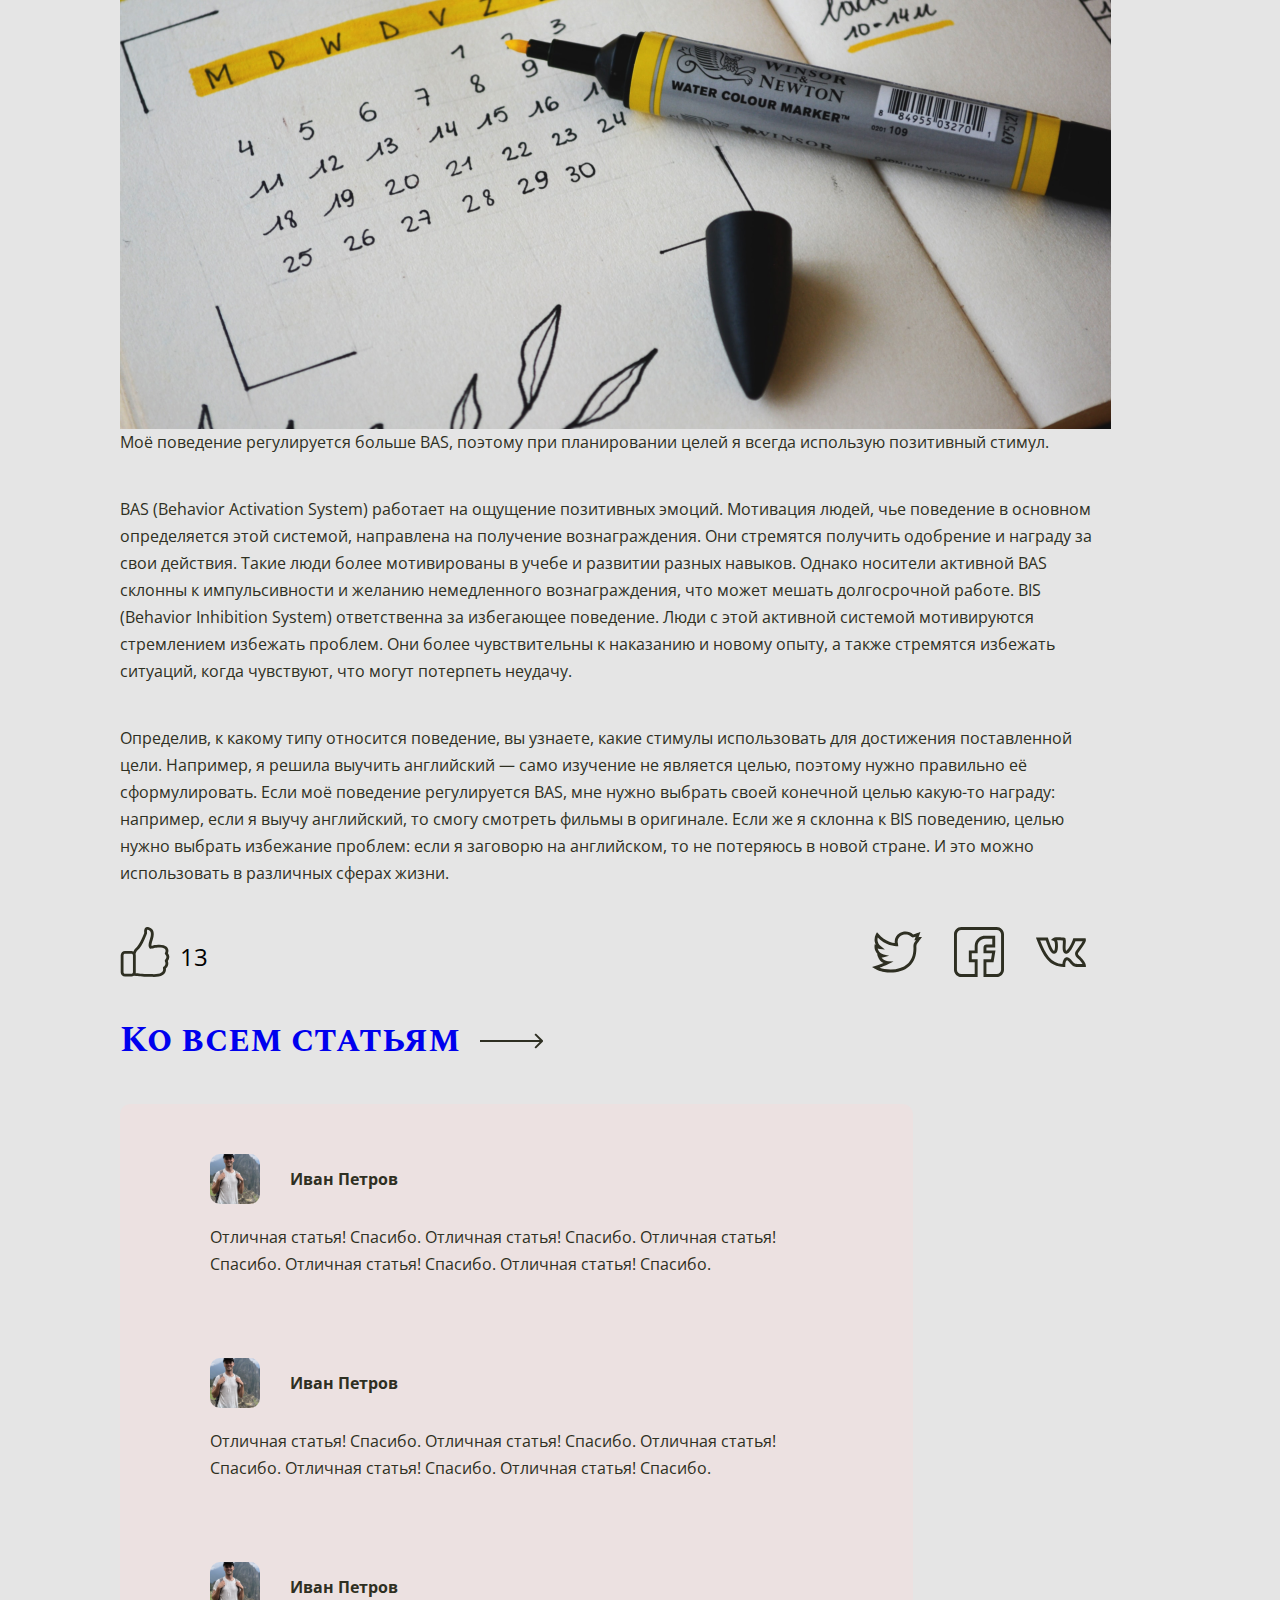
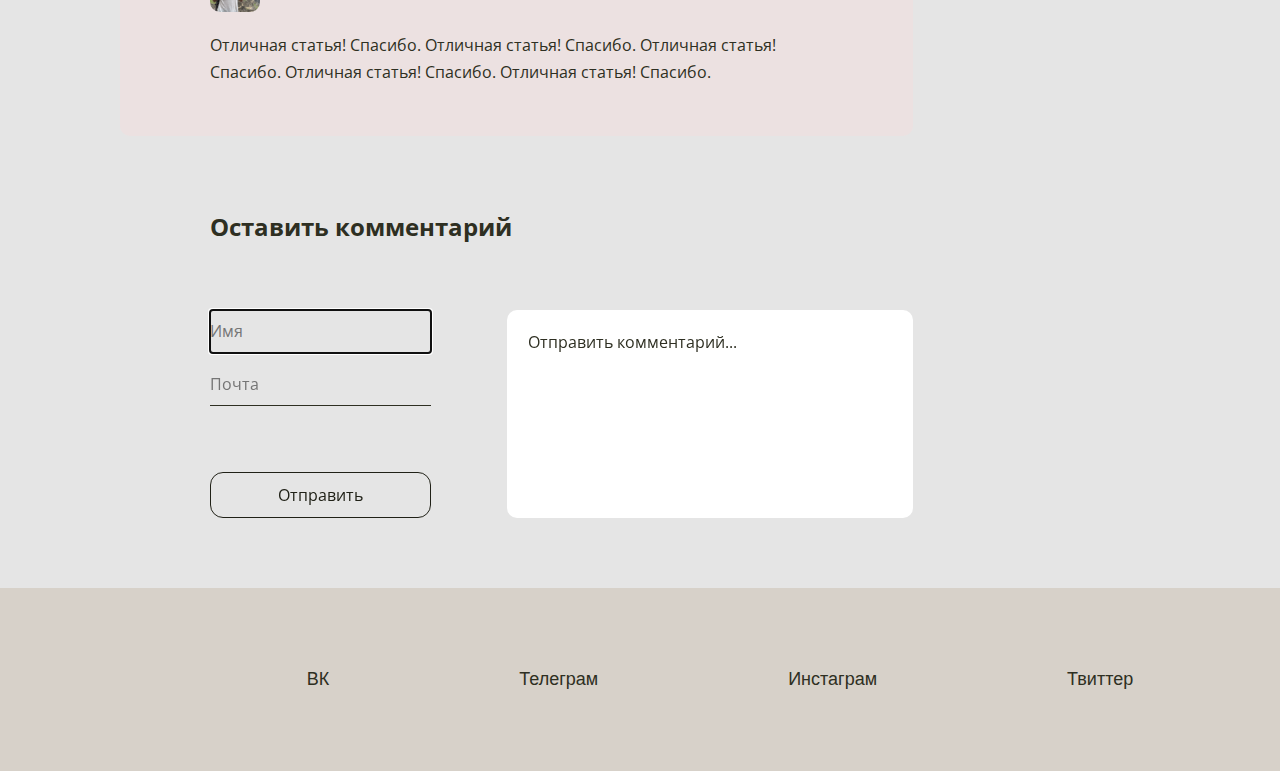
==== commit 6948202e: "update" ====
--- a/aticle.html
+++ b/aticle.html
@@ -10,8 +10,8 @@
         <link href="https://fonts.googleapis.com/css2?family=Open+Sans:wght@300;400;700&family=Spectral+SC:wght@300;400;500;700&display=swap" rel="stylesheet">
     </head>
 
-    <body class="promo-arcticle">
-        <header class="main-header"> <!--шапка -->
+    <body >
+        <header class="main-header promo-arcticle"> <!--шапка -->
             <div class="container"><!-- блок-центровщик-->
                 <div class="main-header__wrapper"><!--флекс конетнйер-->
 
--- a/style.css
+++ b/style.css
@@ -1,26 +1,33 @@
 body {
     margin: 0;
     padding: 0;
-    /*min-width: 1520px;*/
+    min-width: 1440px;
     font-family: "OpenSans", "Arial", sans-serif;
     font-weight: 400;
     font-size: 18px;
     line-height: 27px;
     color: #2E2F22;
     background-color: #E5E5E5;
+    
+    /*max-width: 1200px;*/
+}
+
+.main-header{
     background-image: url("./img/promo.png");
     background-repeat: no-repeat;
     background-position: top center;/*вверху по центру*/
     background-size: 100% 581px;
-    /*max-width: 1200px;*/
-}
-
+    height: 581px;
+    margin: 0 auto;
+}
 
 .promo-arcticle{
     background-image: url("./img/prom-article.png");
     background-repeat: no-repeat;
     background-position: top center;/*вверху по центру*/
     background-size: 100% 589px;
+    height: 589px;
+    
 }
 
 
@@ -132,16 +139,19 @@
 
 .list-articles{
     width: 1200px;
-    display: flex;
+    /*display: flex;
     justify-content: flex-start;
-    flex-wrap: wrap;
+    flex-wrap: wrap;*/
+    display: grid;
+    grid-gap: 40px 20px;/*расстояние между  столбцами(20px) и рядами(40px)*/
+    grid-template-columns: repeat(3,1fr);/*3 столбца шириной 1fr*/
     margin-bottom: 62px;
 }
 
 
 .article-item{
-    margin-right: 19px;
-    margin-bottom: 40px;
+
+    /*margin-bottom: 40px;*/
 }
 
 
@@ -151,9 +161,10 @@
 
 
 .article-item__image{
+    max-width: 100%;/*на слуй если размер иображения  больше чем  рзмер экрана*/
     display: block;
     width: 387px;
-    height: 268px;
+    height: auto;
     object-fit: cover;
     margin-bottom: 27px;
 }
@@ -209,10 +220,9 @@
 
 
 .articles-big-item{/*li флекс элемент*/
-    
+
     width: 590px;
-    display: flex;
-    flex-grow: 1;
+
     position: relative;
     margin-right: 20px;
     color: #ffffff;
@@ -445,7 +455,7 @@
 
 .show-more:disabled{/*задизейбленная кнопка*/
     background-color: red;
-    
+
 }
 
 
@@ -760,7 +770,7 @@
     display: flex;
     justify-content: flex-start;
     align-items: center;
-    
+
     /*border: none;/*рамка для кнпоки убираем
     background-color: transparent;
     cursor: pointer;*/ 
@@ -816,7 +826,7 @@
 
 
 .feedbacks__author{
-    display: flex;/*чтоы позиционаорать фотку*/
+    display: flex;/*чтобы позиционаорать фотку*/
     align-items: center;
     margin-bottom: 20px;  
 
@@ -835,7 +845,7 @@
 
 
 .feedbacks__text{/*флекс элемнет*/
-    margin-top: auto;/*флекс эелмнет придмется  книзу контейнера*/
+    margin-top: auto;/*флекс эелмнет прижмется  к низу контейнера*/
     font-weight: 400;
 }
 
@@ -952,7 +962,7 @@
 
 .submit-button-article:disabled{/*для задизейбленнок кнпоки*/
     background-color: red;
-    
+
 }
 
 
@@ -963,7 +973,7 @@
 
     box-sizing: border-box;/*паддинги включаются в width*/
     border-radius: 10px;
-    resize: none;/*чтобы не ляьзя юыло курами изменить размры*/
+    resize: none;/*чтобы не нельзя было руками изменить размры*/
     border-color: transparent;
 }
 
@@ -993,35 +1003,63 @@
 }
 
 
-.warning{ /*класс дял выделения если в текстариювводят больше 20 символов*/
+.warning{ /*класс для выделения если в текстарию вводят больше 20 символов*/
     border: 2px solid red;
-    
+
 }
 
 
 .filter{
-    position: relative;
-    padding: 7px 12px 7px 12px;
+    /*position: relative;*/
+    display: flex;
+    padding: 12px 74px 12px 12px;
+    margin:  0 0 0 auto;
     box-sizing: border-box;
     background-color: #D7D1C9;
     border-radius: 10px;
     border: none;
-    
-}
-
-
-.filter::before{
-    content: "";
-    position: absolute;
-    top: 0;
-    right: 10px;
-    
-    width: 16px;
-    height: 14px;
     background-image: url("./img/Polygon.svg");
-    background-size: 16px 14px;
-    background-position: center right;
-}
+    background-repeat: no-repeat, repeat;
+    background-position: right 13px top 50%;/*спарва на 8 px и от верха по  центру*/
+    background-size: 12px 14px;
+    appearance: none;/*втроенный в выпадающий треугльничек убираем*/
+    -moz-appearance: none;
+    -webkit-appearance: none;
+
+}
+
+.filter::-ms-expand {
+    display: none;
+}
+
+.filter:focus {
+    outline-offset: 0;
+    outline: none;
+    outline-color: red;
+}
+
+
+.filter:hover{/*при наведении на список*/
+    background-color: rgba(215, 209, 201, 1);
+}
+
+.filter:active{/*при наведении на список*/
+    outline: none;
+    background-color: rgba(215, 209, 201, 1);
+}
+
+/*.filter::before{
+content: "";
+position: absolute;
+top: 0;
+right: 10px;
+
+width: 16px;
+height: 14px;
+background-image: url("./img/Polygon.svg");
+background-size: 16px 14px;
+background-position: center right;
+}*/
 
 .highlight{
     border-color: #ff9900;
